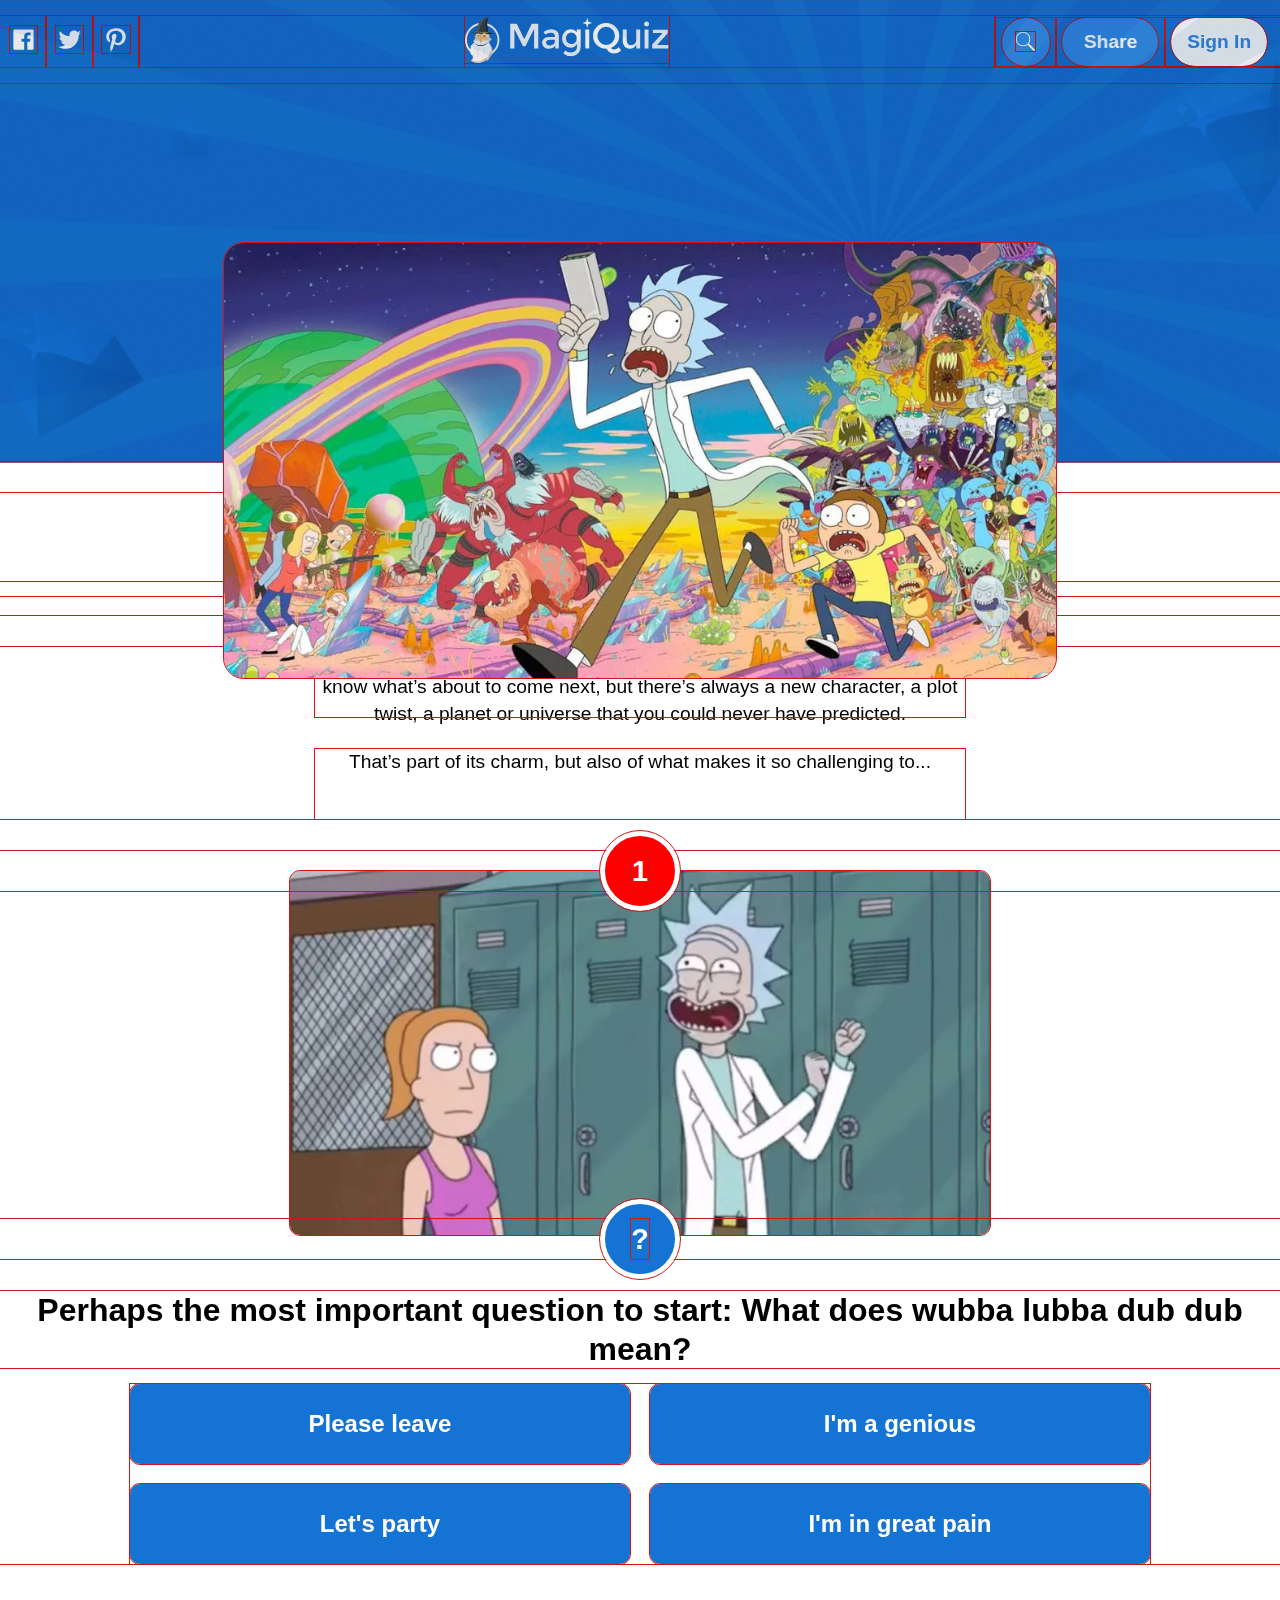
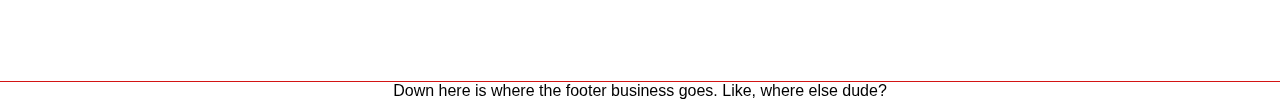
==== quiz-index.html @ 2a595513 "start responsive make-over" ====
<!DOCTYPE html>
<html>
  <head>
    <title>Rick&MortyQuiz</title>
    <meta charset="utf-8" />
    <meta name="title" content="Rick&MortyQuiz" />
    <meta name="description" content="Prove your are a fan of Rick & Morty" />
    <meta name="image" content="https://www.magiquiz.com/wp-content/uploads/2018/08/Rick-and-Morty-Trivia_LEAD-1024x535.jpg.webp"/>
    <meta name="viewport" content="width=device-width, initial-scale=1" />
    <meta property="og:title" content="Rick & Morty Quiz" />
    <meta property="og:image" content="https://www.magiquiz.com/wp-content/uploads/2018/08/Rick-and-Morty-Trivia_LEAD-1024x535.jpg.webp"/>
    <link rel="stylesheet" href="quiz-styles.css" />
    <link rel="icon" href="rick_favicon.ico" />
    <link rel="preconnect" href="https://fonts.googleapis.com">
    <link rel="preconnect" href="https://fonts.gstatic.com" crossorigin>
    <link href="https://fonts.googleapis.com/css2?family=Inter:wght@300;400;700&display=swap" rel="stylesheet">
    <script src="quiz-js.js" async defer></script>
  </head>
  <body>
    <header>
    <div class="headerMainContainer">
      <div class="sm-links">
        <a href="https://www.facebook.com/" target="_blank" rel="noopener noreferrer"><img class="sm-logos" src="quizImages/facebook.svg" alt="facebooklogo"/></a>
        <a href="https://www.twitter.com/" target="_blank" rel="noopener noreferrer"><img class="sm-logos" src="quizImages/twitter.svg" alt="facebooklogo"/></a>
        <a href="https://www.pinterest.se/" target="_blank" rel="noopener noreferrer"><img class="sm-logos"     src="quizImages/pinterest.svg" alt="facebooklogo"/></a>
      </div>
      <div class="mq-logo">
        <a href="https://www.magiquiz.com/quiz/rick-morty-trivia/" target="_blank" rel="noopener noreferrer"><img class="mq-logo-img" src="quizImages/MagiQuiz-logo.svg" alt="MagiQuiz logo"/></a>
      </div>
      <div class="headerbtns">
        <div class="searchContainer">
            <input class="searchbtn" type="button" value="">
            <img class="magGlass" src="quizImages/output-onlinepngtools.png" alt="magnifying glass">
        </div>
        <div class="shareContainer">
            <input class="sharebtn" type="button"  value="Share">
        </div>
        <div class="siContainer">
            <input class="signInbtn" type="button" value="Sign In">
        </div>
      </div>
    </div>
    </header>
    <div class="background-top">
        <img class="diamonds" src="quizImages/Diamonds.png" alt="">
        <img src="quizImages/JapSun2.png" alt="" class="jap-sun">
    </div>
    <main>
      <section class="intro">
        <img
          class="introImage"
          src="quizImages/Rick-and-Morty-Trivia_LEAD-1024x535.jpg.webp   "
          alt="Picture of Rick and Morty in alien world"
        />
        <h1>Prove You’re Not a Jerry <br> With This <em>Rick and Morty</em> Quiz</h1>
        <p class="byline">
            Copied for a schoolprojekt by Jonas Andersson. See original page at
            <a class="original-link"
               href="https://www.magiquiz.com/quiz/rick-morty-trivia/" 
               target="_blank" 
               rel="noopener noreferrer">here</a>
        </p>
        <article class="intro-text">
          <p>
            Rick and Morty is a show that defies all expectations. You might
            think you know what’s about to come next, but there’s always a new
            character, a plot twist, a planet or universe that you could never
            have predicted.</p>
            <p>
            That’s part of its charm, but also of what makes it so
            challenging to...</p>
        </article>
      </section>
      <section class="question-container">
        <div class="numberContainer">
            <div class="topCircle"></div>
          <p class="questionNumber">1</p>
        </div>
        <img
        class="question-image"
          src="quizImages/12-Rick-Morty-Wubba-Lubba-Dub-Dub-Trap-Remix-YouTube-810x421.jpg.webp"
          alt="Rick making a weird face"
        />
        <div>
          <div class="questionmarkContainer">
            <div class="bottomCircle"></div>
                <p class="questionMark">?</p>
          </div>
          
        </div>
        <h2 class="question-text">Perhaps the most important question to start: What does wubba lubba dub dub mean?</h2>
        <div class="alternatives">
            <input class="altbtn answer1" type="button" value="Please leave">
            <input class="altbtn answer2" type="button" value="I'm a genious">
            <input class="altbtn answer3" type="button" value="Let's party">
            <input class="altbtn answer4" type="button" value="I'm in great pain">
        </div>
      </section>
    </main>
    <br />
    <footer>
      Down here is where the footer business goes. Like, where else dude?
    </footer>

    
  </body>
</html>
---- quiz-styles.css ----
/* =============== deafault css reset =============== */
* {
  /* ==== spacing ==== */
  border: 0;
  outline: 0;
  padding: 0;
  margin: 0;
  /* ==== text ==== */
  vertical-align: baseline;
  font-weight: inherit;
  font-family: sans-serif;
  font-size: 100%;
  text-align: center;
  box-sizing: border-box;
  /* ==== visual aid when editing layout ==== */
  outline: 1px solid var(--color-links-hover);
}

/* =============== custom properties =============== */

:root {
  --color-primary-trans: rgba(20, 115, 211, 0.9);
  --color-primary: rgb(20, 115, 211);
  --color-secondary: rgb(49, 141, 233);
  --color-links-hover: rgb(211, 20, 20);
  --color-dark: rgb(0, 0, 0);
  --color-light: rgb(255, 255, 255);

  --ff-all-text: "Great Vibes", cursive;
}
/* =============== elements general style =============== */

h1 {
  font-size: 2.3rem;
  font-weight: 700;
  color: var(--color-dark);
  margin: 2rem 0 1rem;
  line-height: 120%;
}
h2 {
  font-size: 2rem;
  font-weight: 700;
  color: var(--color-dark);
  margin: 2rem 0 1rem;
  line-height: 1.2;
}
p {
  font-size: 1.2rem;
  line-height: 1.4;
}

/* =============== header general =============== */

.headerMainContainer {
  display: flex;
  background-color: var(--color-primary-trans);
  position: fixed;
  width: 100%;
  padding: 1rem 0;
}
/* =============== header Social media logos/links =============== */
.sm-links {
  display: flex;
  justify-content: center;
  align-items: center;
}

.sm-links .sm-logos {
  margin: 0.6rem;
  height: 1.7rem;
}
@media (max-width: 700px) {
  .sm-links .sm-logos {
    margin: 0.4rem;
    height: 1.3rem;
  }
}

/* =============== header MagiQuiz logo =============== */
.mq-logo {
  display: flex;
  justify-content: center;
  align-items: center;
  flex-grow: 2;
}
@media (max-width: 700px) {
  .mq-logo-img {
    width: 80%;
  }
}

/* =============== header buttons general =============== */
.headerbtns {
  display: flex;
  align-items: center;
  font-family: var(--ff-all-text), sans-serif;
  font-weight: 700;
  font-size: 1.2rem;
}
@media (max-width: 700px) {
  .headerbtns {
    order: 3;
    font-size: 0.8rem;
  }
}

/* =============== header search button =============== */
.searchContainer {
  display: flex;
  justify-content: center;
  align-items: center;
  position: relative;
}
.searchbtn {
  background-color: var(--color-secondary);
  border: none;
  color: var(--color-light);
  padding: 1rem;
  height: 3rem;
  width: 3rem;
  margin: 0 0.4rem;
  border-radius: 50%;
}
.magGlass {
  height: 1.2rem;
  position: absolute;
}
@media (max-width: 700px) {
  .searchbtn {
    height: 2rem;
    width: 2rem;
  }
  .magGlass {
    height: 0.8rem;
  }
}
/* =============== header share button =============== */
.sharebtn {
  background-color: var(--color-secondary);
  color: var(--color-light);
  border: none;
  border-radius: 9999px;
  height: 3rem;
  width: 6rem;
  margin: 0 0.4rem;
}
@media (max-width: 700px) {
  .sharebtn {
    height: 2rem;
    width: 4rem;
  }
}
/* =============== header sign-in button =============== */
.signInbtn {
  background-color: var(--color-light);
  color: var(--color-secondary);
  border: none;
  border-radius: 9999px;
  height: 3rem;
  width: 6rem;
  margin: 0 0.8rem 0 0.4rem;
}
@media (max-width: 700px) {
  .signInbtn {
    height: 2rem;
    width: 4rem;
  }
}
/* =============== Top background image =============== */
.background-top {
  display: flex;
  width: 100%;
  height: 36vw;
  overflow: hidden;
  background-color: var(--color-primary);
  z-index: -3;
}
.diamonds {
  position: absolute;
  width: 100%;
  opacity: 0.8;
  mix-blend-mode: multiply;
  filter: saturate(30%);
}

.jap-sun {
  position: absolute;
  width: 100%;
  height: 36vw;
  mix-blend-mode: multiply;
  opacity: 0.1;
}

/* =============== intro section =============== */
.introImage {
  position: absolute;
  top: 19vw;
  left: 17.5%;
  width: 65%;
  border-radius: 20px;
  text-align: center;
}
.original-link {
  color: var(--color-primary);
  text-decoration: none;
}
.original-link:hover {
  color: var(--color-links-hover);
}

.intro-text p {
  width: 650px;
  height: 70px;
  margin-left: auto;
  margin-right: auto;
  margin-top: 2rem;
  margin-bottom: 2rem;
}

.byline {
  text-transform: uppercase;
  font-size: 0.8rem;
  font-weight: 600;
  color: rgb(93, 96, 100);
  margin-bottom: 1rem;
}
/* =============== questions sections =============== */

.numberContainer {
  display: flex;
  justify-content: center;
  align-items: center;
}

.questionNumber,
.questionMark {
  color: white;
  font-size: 1.8rem;
  font-weight: 700;
  z-index: 3;
}
.topCircle {
  background-color: red;
  border: 5px solid white;
  height: 5rem;
  width: 5rem;
  border-radius: 50%;
  position: absolute;
  z-index: 2;
}
.question-image {
  border-radius: 10px;
  margin-top: -20px;
  margin-bottom: -20px;
  width: 700px;
}
.questionmarkContainer {
  display: flex;
  justify-content: center;
  align-items: center;
}
.bottomCircle {
  background-color: rgb(20, 115, 211);
  border: 5px solid white;
  height: 5rem;
  width: 5rem;
  border-radius: 50%;
  position: absolute;
  z-index: 2;
}
.alternatives {
  display: grid;
  grid-template-columns: 1fr 1fr;
  grid-gap: 20px;
  width: 1020px;
  margin-left: auto;
  margin-right: auto;
  margin-bottom: 100px;
}

.altbtn {
  background-color: rgb(20, 115, 211);
  color: white;
  width: 500px;
  height: 80px;
  font-weight: 600;
  font-size: 1.5rem;
  border-radius: 10px;
}
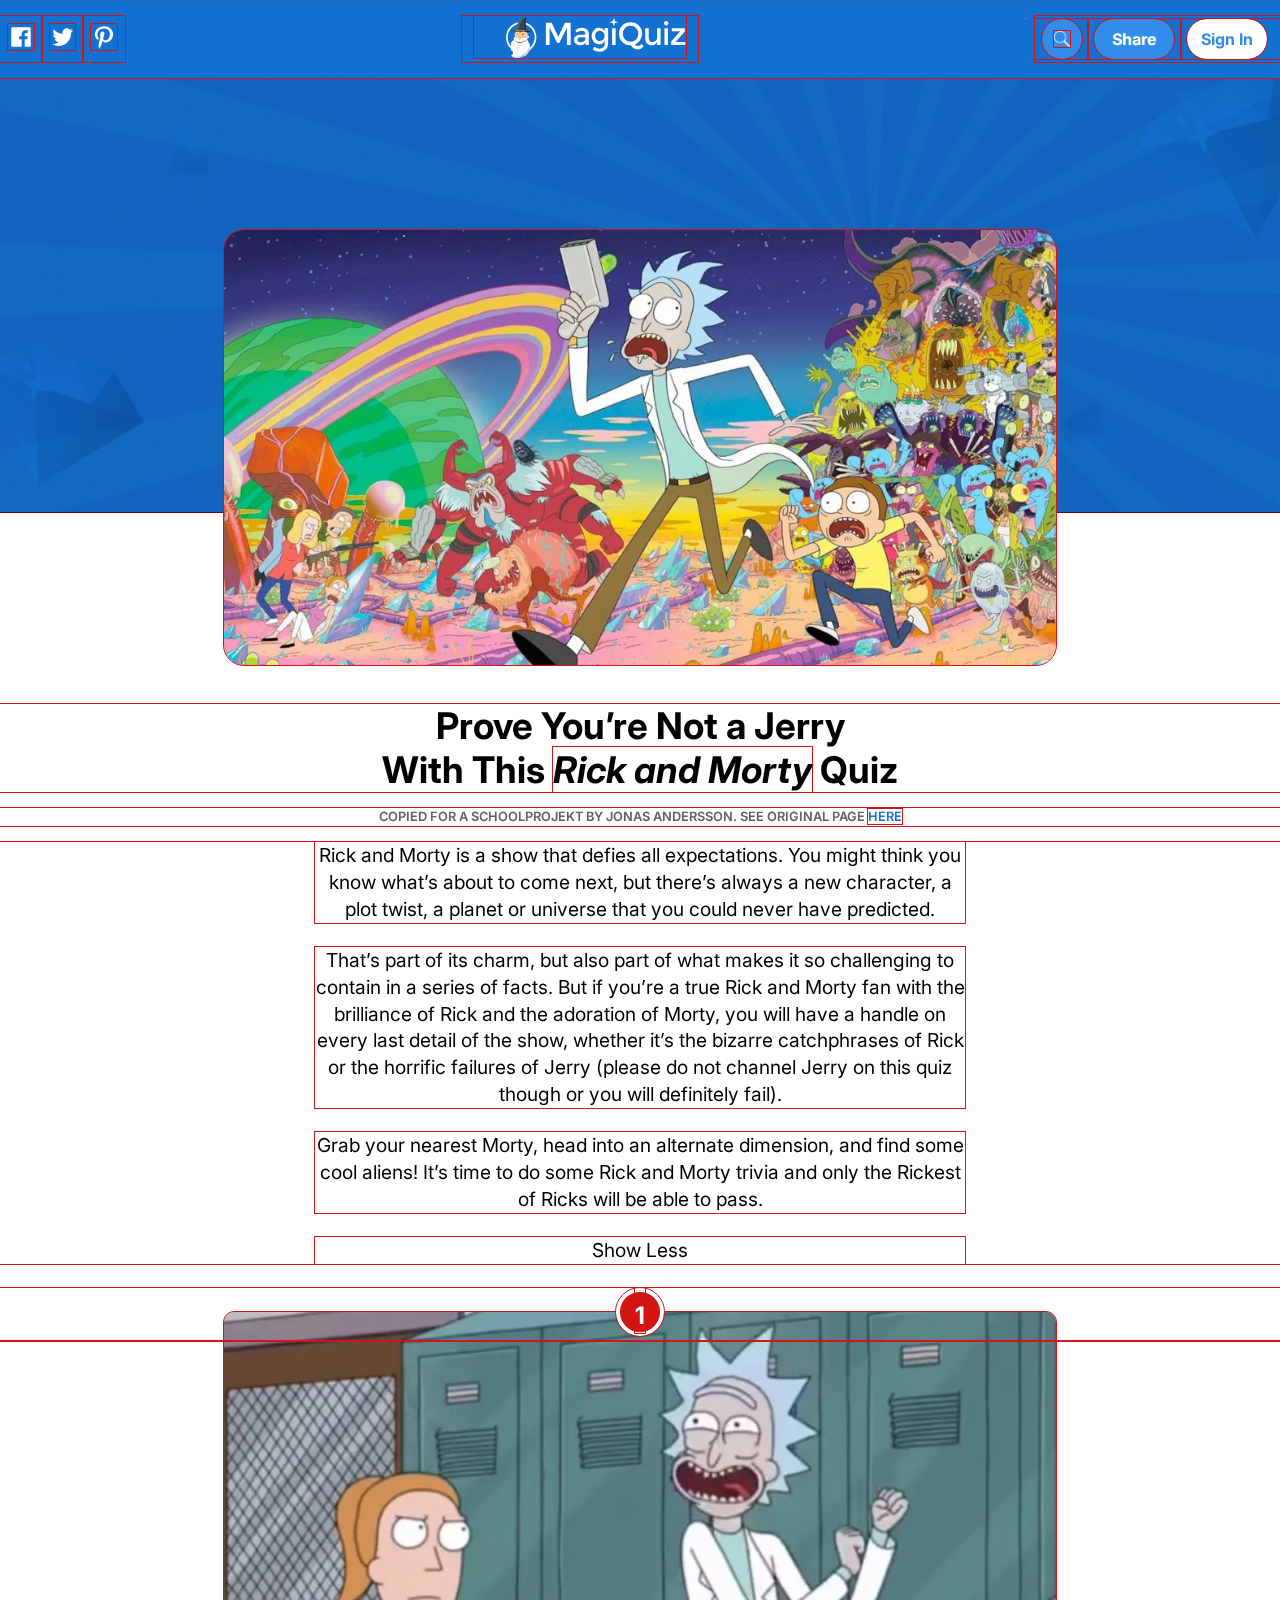
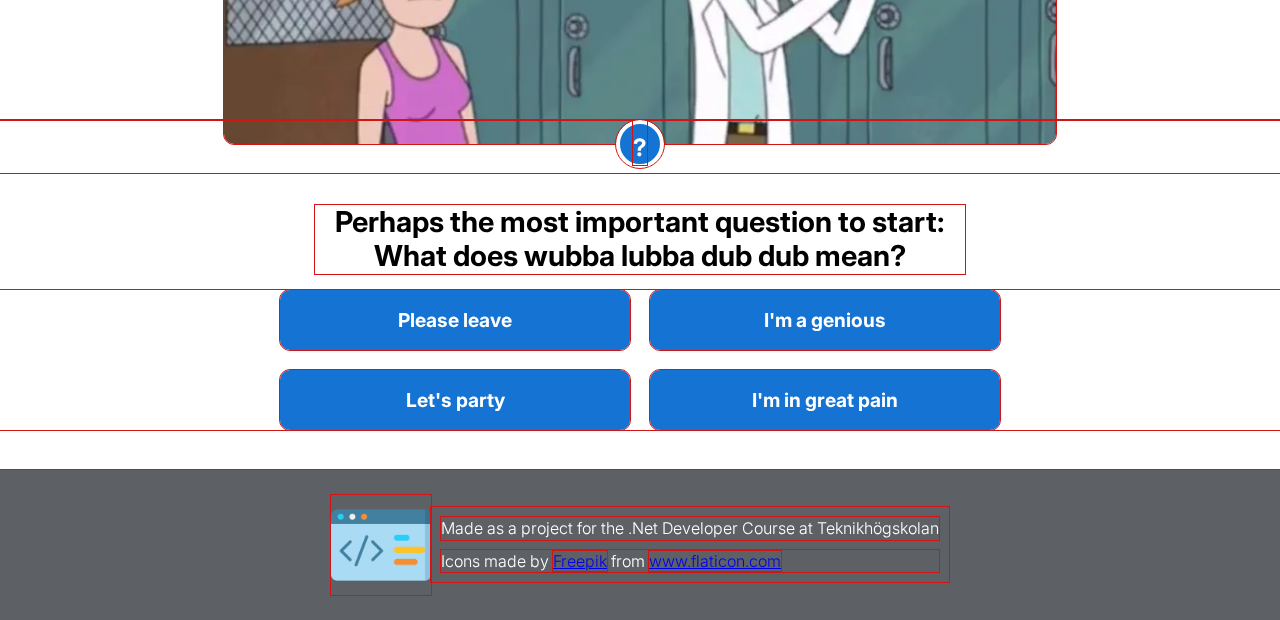
==== commit 31283afa: "Add footer and footer image. Finish responsive make-over" ====
--- a/quiz-index.html
+++ b/quiz-index.html
@@ -42,8 +42,8 @@
     </div>
     </header>
     <div class="background-top">
+        <img src="quizImages/JapSun2.png" alt="" class="jap-sun">
         <img class="diamonds" src="quizImages/Diamonds.png" alt="">
-        <img src="quizImages/JapSun2.png" alt="" class="jap-sun">
     </div>
     <main>
       <section class="intro">
@@ -54,7 +54,7 @@
         />
         <h1>Prove You’re Not a Jerry <br> With This <em>Rick and Morty</em> Quiz</h1>
         <p class="byline">
-            Copied for a schoolprojekt by Jonas Andersson. See original page at
+            Copied for a schoolprojekt by Jonas Andersson. See original page
             <a class="original-link"
                href="https://www.magiquiz.com/quiz/rick-morty-trivia/" 
                target="_blank" 
@@ -62,34 +62,39 @@
         </p>
         <article class="intro-text">
           <p>
-            Rick and Morty is a show that defies all expectations. You might
-            think you know what’s about to come next, but there’s always a new
-            character, a plot twist, a planet or universe that you could never
-            have predicted.</p>
-            <p>
-            That’s part of its charm, but also of what makes it so
-            challenging to...</p>
+            Rick and Morty is a show that defies all expectations. You might think you know what’s about to come next, but there’s
+            always a new character, a plot twist, a planet or universe that you could never have predicted.</p>
+          <p>
+            That’s part of its charm, but also part of what makes it so challenging to contain in a series of facts. But if you’re a
+            true Rick and Morty fan with the brilliance of Rick and the adoration of Morty, you will have a handle on every last
+            detail of the show, whether it’s the bizarre catchphrases of Rick or the horrific failures of Jerry (please do not
+            channel Jerry on this quiz though or you will definitely fail).</p>
+          <p>
+            Grab your nearest Morty, head into an alternate dimension, and find some cool aliens! It’s time to do some Rick and
+            Morty trivia and only the Rickest of Ricks will be able to pass.</p>
+          <p>Show Less</p>
         </article>
       </section>
-      <section class="question-container">
-        <div class="numberContainer">
-            <div class="topCircle"></div>
-          <p class="questionNumber">1</p>
-        </div>
-        <img
-        class="question-image"
-          src="quizImages/12-Rick-Morty-Wubba-Lubba-Dub-Dub-Trap-Remix-YouTube-810x421.jpg.webp"
-          alt="Rick making a weird face"
-        />
-        <div>
-          <div class="questionmarkContainer">
-            <div class="bottomCircle"></div>
-                <p class="questionMark">?</p>
+      <section class="question">
+        <div class="question-imageContainer">
+          <div class="numberContainer">
+              <div class="topCircle"></div>
+            <p class="questionNumber">1</p>
           </div>
-          
+          <div class="imageContainer">
+            <img
+            class="question-image"
+              src="quizImages/12-Rick-Morty-Wubba-Lubba-Dub-Dub-Trap-Remix-YouTube-810x421.jpg.webp"
+              alt="Rick making a weird face"
+            />
+          </div>
+            <div class="questionmarkContainer">
+              <div class="bottomCircle"></div>
+              <p class="questionMark">?</p>
+            </div>
         </div>
         <h2 class="question-text">Perhaps the most important question to start: What does wubba lubba dub dub mean?</h2>
-        <div class="alternatives">
+        <div class="answersContainer">
             <input class="altbtn answer1" type="button" value="Please leave">
             <input class="altbtn answer2" type="button" value="I'm a genious">
             <input class="altbtn answer3" type="button" value="Let's party">
@@ -99,7 +104,12 @@
     </main>
     <br />
     <footer>
-      Down here is where the footer business goes. Like, where else dude?
+      <img class="footer-image" src="quizImages/code.png" alt="Stylized icon showing code symbols">
+      <div class="footer-text">
+        <p>Made as a project for the .Net Developer Course at Teknikhögskolan</p>
+      <p>Icons made by <a href="https://www.freepik.com" title="Freepik">Freepik</a> from <a href="https://www.flaticon.com/"
+        title="Flaticon">www.flaticon.com</a></p>
+        </div>
     </footer>
 
     
--- a/quiz-styles.css
+++ b/quiz-styles.css
@@ -8,7 +8,7 @@
   /* ==== text ==== */
   vertical-align: baseline;
   font-weight: inherit;
-  font-family: sans-serif;
+  font-family: var(--ff-all-text);
   font-size: 100%;
   text-align: center;
   box-sizing: border-box;
@@ -25,8 +25,9 @@
   --color-links-hover: rgb(211, 20, 20);
   --color-dark: rgb(0, 0, 0);
   --color-light: rgb(255, 255, 255);
-
-  --ff-all-text: "Great Vibes", cursive;
+  --color-gray: rgb(93, 96, 100);
+
+  --ff-all-text: "Inter", sans-serif;
 }
 /* =============== elements general style =============== */
 
@@ -34,29 +35,53 @@
   font-size: 2.3rem;
   font-weight: 700;
   color: var(--color-dark);
-  margin: 2rem 0 1rem;
+  margin: 15% 0 1rem;
   line-height: 120%;
 }
+@media (max-width: 500px) {
+  h1 {
+    font-size: 1.5rem;
+  }
+}
 h2 {
-  font-size: 2rem;
+  font-size: 1.8rem;
   font-weight: 700;
   color: var(--color-dark);
   margin: 2rem 0 1rem;
   line-height: 1.2;
 }
+@media (max-width: 700px) {
+  h2 {
+    font-size: 1.3rem;
+  }
+}
 p {
   font-size: 1.2rem;
   line-height: 1.4;
+  margin-bottom: 1.5rem;
+}
+@media (max-width: 700px) {
+  p {
+    font-size: 1rem;
+  }
 }
 
 /* =============== header general =============== */
 
 .headerMainContainer {
   display: flex;
+  justify-content: space-between;
   background-color: var(--color-primary-trans);
   position: fixed;
   width: 100%;
   padding: 1rem 0;
+  z-index: 3;
+}
+@media (max-width: 700px) {
+  .headerMainContainer {
+    padding: 0.5 0;
+    justify-content: space-evenly;
+  }
 }
 /* =============== header Social media logos/links =============== */
 .sm-links {
@@ -66,13 +91,13 @@
 }
 
 .sm-links .sm-logos {
-  margin: 0.6rem;
-  height: 1.7rem;
+  margin: 0.5rem;
+  height: 1.6rem;
 }
 @media (max-width: 700px) {
   .sm-links .sm-logos {
     margin: 0.4rem;
-    height: 1.3rem;
+    height: 1rem;
   }
 }
 
@@ -81,11 +106,15 @@
   display: flex;
   justify-content: center;
   align-items: center;
-  flex-grow: 2;
-}
-@media (max-width: 700px) {
+}
+.mq-logo-img {
+  width: 90%;
+  padding-left: 2rem;
+}
+@media (max-width: 500px) {
   .mq-logo-img {
     width: 80%;
+    padding: 0;
   }
 }
 
@@ -95,12 +124,11 @@
   align-items: center;
   font-family: var(--ff-all-text), sans-serif;
   font-weight: 700;
-  font-size: 1.2rem;
+  font-size: 1rem;
 }
 @media (max-width: 700px) {
   .headerbtns {
-    order: 3;
-    font-size: 0.8rem;
+    font-size: 0.7rem;
   }
 }
 
@@ -116,22 +144,23 @@
   border: none;
   color: var(--color-light);
   padding: 1rem;
-  height: 3rem;
-  width: 3rem;
+  height: 2.5rem;
+  width: 2.5rem;
   margin: 0 0.4rem;
   border-radius: 50%;
 }
 .magGlass {
-  height: 1.2rem;
+  height: 1rem;
   position: absolute;
 }
 @media (max-width: 700px) {
   .searchbtn {
-    height: 2rem;
-    width: 2rem;
+    padding: 0.5rem;
+    height: 1.5rem;
+    width: 1.5rem;
   }
   .magGlass {
-    height: 0.8rem;
+    height: 0.7rem;
   }
 }
 /* =============== header share button =============== */
@@ -140,14 +169,14 @@
   color: var(--color-light);
   border: none;
   border-radius: 9999px;
-  height: 3rem;
-  width: 6rem;
+  height: 2.5rem;
+  width: 5rem;
   margin: 0 0.4rem;
 }
 @media (max-width: 700px) {
   .sharebtn {
-    height: 2rem;
-    width: 4rem;
+    height: 1.5rem;
+    width: 3rem;
   }
 }
 /* =============== header sign-in button =============== */
@@ -156,21 +185,21 @@
   color: var(--color-secondary);
   border: none;
   border-radius: 9999px;
-  height: 3rem;
-  width: 6rem;
+  height: 2.5rem;
+  width: 5rem;
   margin: 0 0.8rem 0 0.4rem;
 }
 @media (max-width: 700px) {
   .signInbtn {
-    height: 2rem;
-    width: 4rem;
+    height: 1.5rem;
+    width: 3rem;
   }
 }
 /* =============== Top background image =============== */
 .background-top {
   display: flex;
   width: 100%;
-  height: 36vw;
+  height: 40vw;
   overflow: hidden;
   background-color: var(--color-primary);
   z-index: -3;
@@ -179,6 +208,7 @@
   position: absolute;
   width: 100%;
   opacity: 0.8;
+  height: 40vw;
   mix-blend-mode: multiply;
   filter: saturate(30%);
 }
@@ -186,7 +216,7 @@
 .jap-sun {
   position: absolute;
   width: 100%;
-  height: 36vw;
+  height: 40vw;
   mix-blend-mode: multiply;
   opacity: 0.1;
 }
@@ -194,96 +224,192 @@
 /* =============== intro section =============== */
 .introImage {
   position: absolute;
-  top: 19vw;
+  top: 18vw;
   left: 17.5%;
   width: 65%;
   border-radius: 20px;
   text-align: center;
 }
-.original-link {
-  color: var(--color-primary);
-  text-decoration: none;
-}
-.original-link:hover {
-  color: var(--color-links-hover);
-}
-
-.intro-text p {
-  width: 650px;
-  height: 70px;
-  margin-left: auto;
-  margin-right: auto;
-  margin-top: 2rem;
-  margin-bottom: 2rem;
+@media (max-width: 700px) {
+  .introImage {
+    width: 75;
+  }
 }
 
 .byline {
   text-transform: uppercase;
   font-size: 0.8rem;
   font-weight: 600;
-  color: rgb(93, 96, 100);
+  color: var(--color-gray);
   margin-bottom: 1rem;
 }
-/* =============== questions sections =============== */
-
-.numberContainer {
-  display: flex;
-  justify-content: center;
-  align-items: center;
-}
-
+@media (max-width: 650px) {
+  .byline {
+    font-size: 0.6rem;
+  }
+}
+.intro-text p {
+  width: 650px;
+  margin-left: auto;
+  margin-right: auto;
+  /* margin-top: 2rem;
+  margin-bottom: 1rem; */
+}
+@media (max-width: 650px) {
+  .intro-text p {
+    width: 100%;
+    padding: 1rem;
+    text-align: left;
+  }
+}
+.original-link {
+  color: var(--color-primary);
+  text-decoration: none;
+}
+.original-link:hover {
+  color: var(--color-links-hover);
+}
+
+/* =============== question number =============== */
 .questionNumber,
 .questionMark {
-  color: white;
-  font-size: 1.8rem;
+  color: var(--color-light);
+  font-size: 1.5rem;
   font-weight: 700;
+  padding-top: 0.9%;
+  margin-bottom: 0.5rem;
   z-index: 3;
 }
+@media (max-width: 800px) {
+  .questionNumber,
+  .questionMark {
+    font-size: 1rem;
+  }
+}
+.numberContainer {
+  display: flex;
+  justify-content: center;
+}
 .topCircle {
-  background-color: red;
-  border: 5px solid white;
-  height: 5rem;
-  width: 5rem;
+  background-color: var(--color-links-hover);
+  border: 4px solid var(--color-light);
+  height: 3rem;
+  width: 3rem;
   border-radius: 50%;
   position: absolute;
   z-index: 2;
 }
+@media (max-width: 800px) {
+  .topCircle {
+    height: 2rem;
+    width: 2rem;
+  }
+}
+
+/* =============== question image =============== */
 .question-image {
   border-radius: 10px;
-  margin-top: -20px;
-  margin-bottom: -20px;
-  width: 700px;
-}
+  width: 65%;
+  margin-top: -1.8rem;
+  margin-bottom: -1.8rem;
+}
+@media (max-width: 800px) {
+  .question-image {
+    margin-top: -1.2rem;
+    margin-bottom: -1.2rem;
+    width: 80%;
+  }
+}
+/* =============== question questionmark =============== */
 .questionmarkContainer {
   display: flex;
   justify-content: center;
-  align-items: center;
 }
 .bottomCircle {
-  background-color: rgb(20, 115, 211);
-  border: 5px solid white;
-  height: 5rem;
-  width: 5rem;
+  background-color: var(--color-primary);
+  border: 4px solid var(--color-light);
+  height: 3rem;
+  width: 3rem;
   border-radius: 50%;
   position: absolute;
   z-index: 2;
 }
-.alternatives {
+@media (max-width: 800px) {
+  .bottomCircle {
+    height: 2rem;
+    width: 2rem;
+  }
+}
+/* =============== answer alternatives =============== */
+.question-text {
+  width: 650px;
+  text-align: center;
+  margin-left: auto;
+  margin-right: auto;
+}
+@media (max-width: 700px) {
+  .question-text {
+    width: 90%;
+  }
+}
+.answersContainer {
   display: grid;
   grid-template-columns: 1fr 1fr;
   grid-gap: 20px;
-  width: 1020px;
+  width: 100%;
   margin-left: auto;
   margin-right: auto;
-  margin-bottom: 100px;
-}
-
+  margin-bottom: 20px;
+}
+.answer1,
+.answer3 {
+  justify-self: end;
+}
+@media (max-width: 700px) {
+  .answersContainer {
+    display: flex;
+    flex-direction: row;
+    flex-wrap: wrap;
+    justify-content: center;
+    margin-left: 0;
+    margin-right: 0;
+  }
+}
 .altbtn {
-  background-color: rgb(20, 115, 211);
-  color: white;
-  width: 500px;
-  height: 80px;
-  font-weight: 600;
-  font-size: 1.5rem;
+  background-color: var(--color-primary);
+  color: var(--color-light);
+  width: 350px;
+  height: 60px;
+  font-weight: 700;
+  font-size: 1.2rem;
   border-radius: 10px;
 }
+/* =============== footer =============== */
+footer {
+  display: flex;
+  justify-content: center;
+  align-items: center;
+  width: 100%;
+  height: 150px;
+  background-color: var(--color-gray);
+}
+.footer-text > p {
+  color: var(--color-light);
+  text-align: left;
+  font-size: 1rem;
+  font-weight: 300;
+  margin: 10px;
+}
+@media (max-width: 600px) {
+  .footer-text > p {
+    font-size: 0.7rem;
+  }
+}
+.footer-image {
+  width: 100px;
+}
+@media (max-width: 600px) {
+  .footer-image {
+    margin: 10px;
+  }
+}
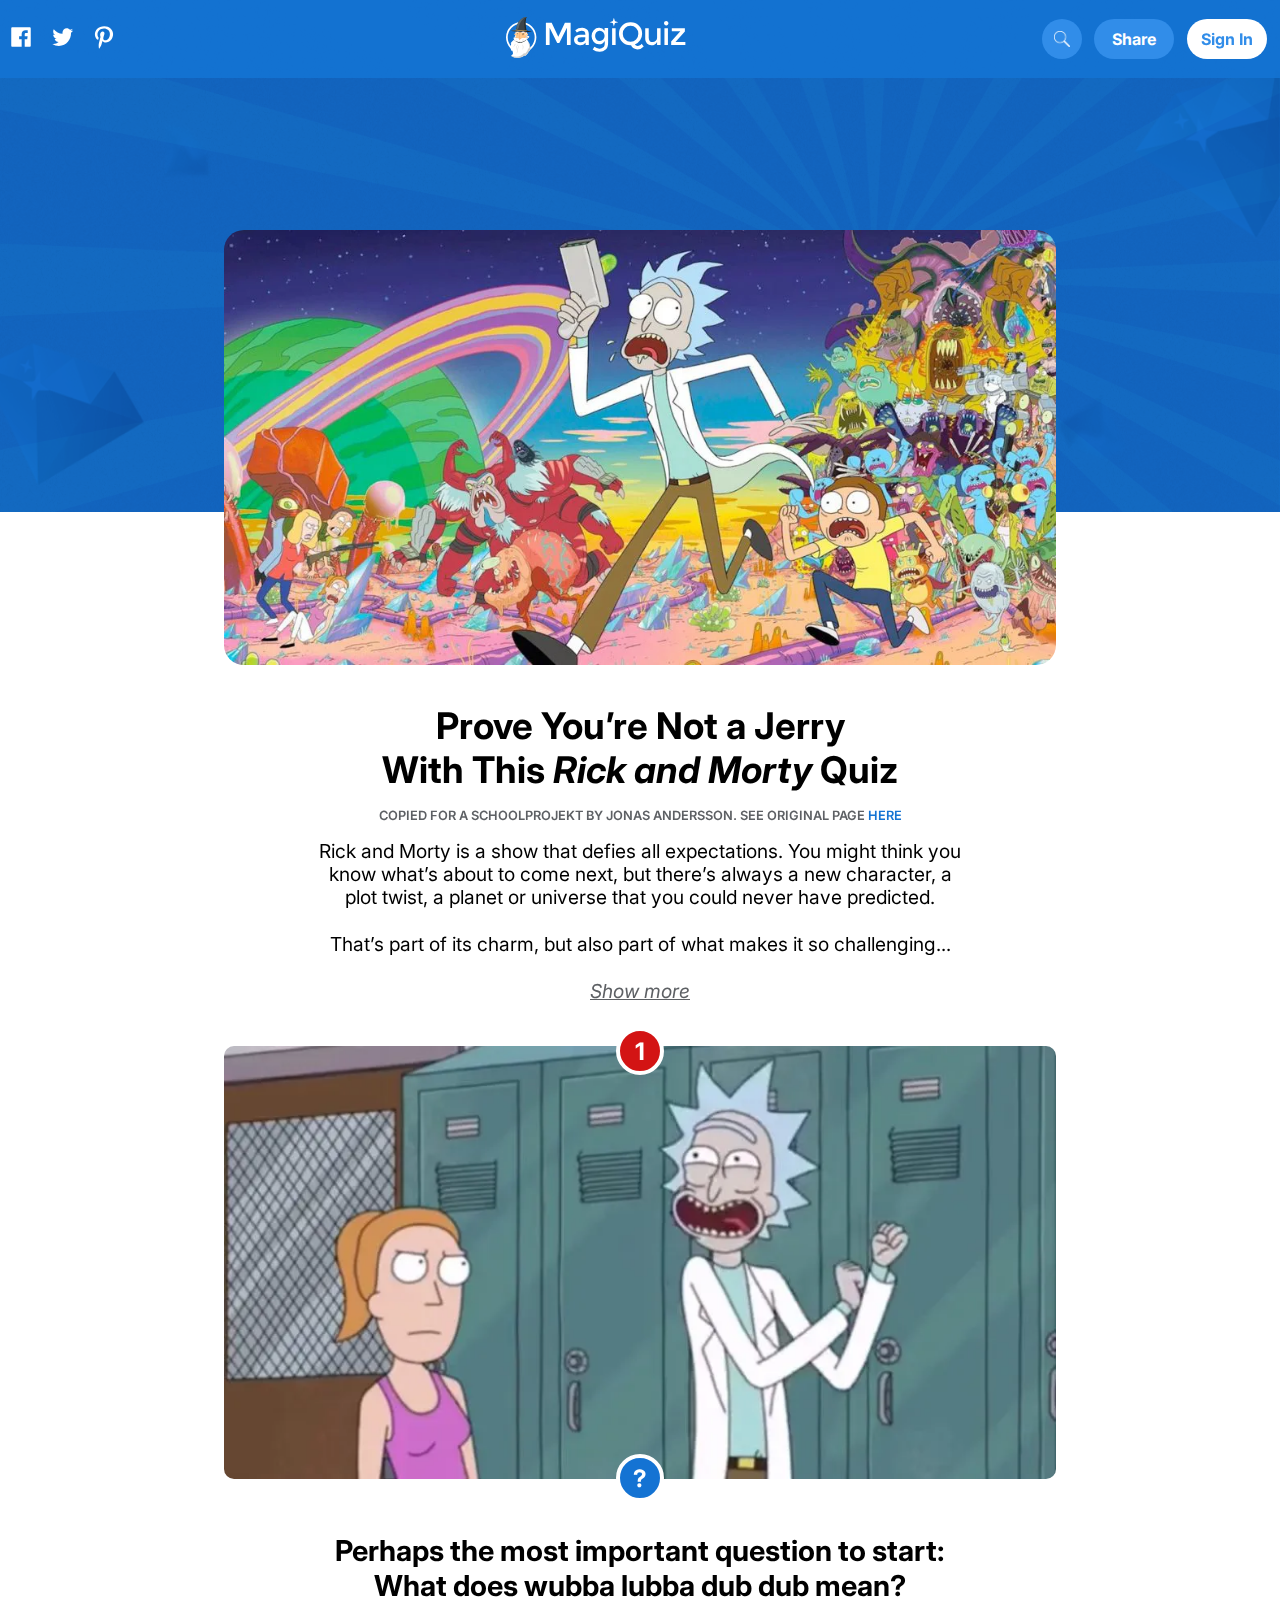
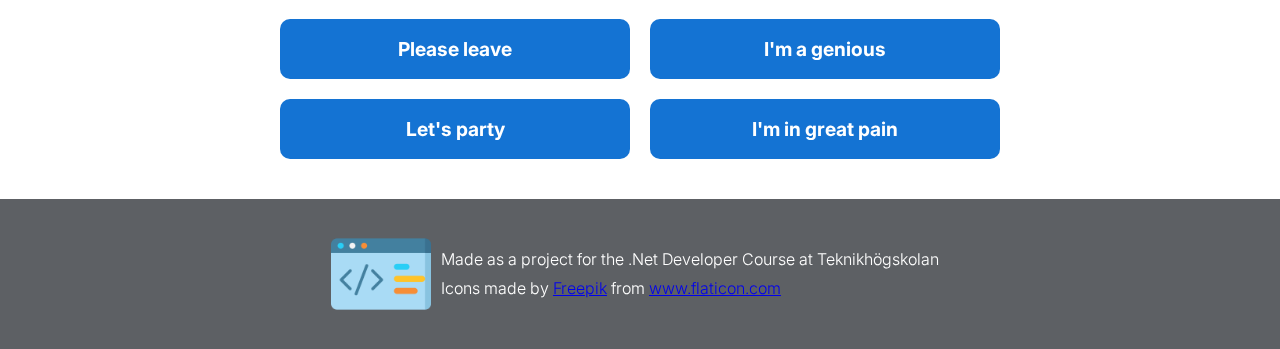
==== commit d57f6e32: "Work on interactivity with javascript. Polish details" ====
--- a/quiz-index.html
+++ b/quiz-index.html
@@ -65,26 +65,27 @@
             Rick and Morty is a show that defies all expectations. You might think you know what’s about to come next, but there’s
             always a new character, a plot twist, a planet or universe that you could never have predicted.</p>
           <p>
-            That’s part of its charm, but also part of what makes it so challenging to contain in a series of facts. But if you’re a
+            That’s part of its charm, but also part of what makes it so challenging<span id="dots">...</span><span class="moreText"> to contain in a series of facts. But if you’re a
             true Rick and Morty fan with the brilliance of Rick and the adoration of Morty, you will have a handle on every last
             detail of the show, whether it’s the bizarre catchphrases of Rick or the horrific failures of Jerry (please do not
-            channel Jerry on this quiz though or you will definitely fail).</p>
+            channel Jerry on this quiz though or you will definitely fail).</span></p>
           <p>
-            Grab your nearest Morty, head into an alternate dimension, and find some cool aliens! It’s time to do some Rick and
-            Morty trivia and only the Rickest of Ricks will be able to pass.</p>
-          <p>Show Less</p>
+            <span class="moreText">Grab your nearest Morty, head into an alternate dimension, and find some cool aliens! It’s time to do some Rick and
+            Morty trivia and only the Rickest of Ricks will be able to pass.</span></p>
+          <button onclick="showText()" id="showbtn">Show more</button>
+              <!-- inline event -->
         </article>
       </section>
       <section class="question">
         <div class="question-imageContainer">
           <div class="numberContainer">
               <div class="topCircle"></div>
-            <p class="questionNumber">1</p>
+            <p class="question-number">1</p>
           </div>
           <div class="imageContainer">
             <img
-            class="question-image"
-              src="quizImages/12-Rick-Morty-Wubba-Lubba-Dub-Dub-Trap-Remix-YouTube-810x421.jpg.webp"
+            id="question-image"
+              src="quizImages/question1.webp"
               alt="Rick making a weird face"
             />
           </div>
@@ -94,11 +95,11 @@
             </div>
         </div>
         <h2 class="question-text">Perhaps the most important question to start: What does wubba lubba dub dub mean?</h2>
-        <div class="answersContainer">
-            <input class="altbtn answer1" type="button" value="Please leave">
-            <input class="altbtn answer2" type="button" value="I'm a genious">
-            <input class="altbtn answer3" type="button" value="Let's party">
-            <input class="altbtn answer4" type="button" value="I'm in great pain">
+        <div id="answersContainer">
+            <button class="altbtn" id="answer1" type="button">Please leave</button>
+            <button class="altbtn" id="answer2" type="button">I'm a genious</button>
+            <button class="altbtn" id="answer3" type="button">Let's party</button>
+            <button class="altbtn" id="answer4" type="button">I'm in great pain</button>
         </div>
       </section>
     </main>
--- a/quiz-styles.css
+++ b/quiz-styles.css
@@ -13,7 +13,7 @@
   text-align: center;
   box-sizing: border-box;
   /* ==== visual aid when editing layout ==== */
-  outline: 1px solid var(--color-links-hover);
+  /* outline: 1px solid var(--color-links-hover); */
 }
 
 /* =============== custom properties =============== */
@@ -55,14 +55,17 @@
     font-size: 1.3rem;
   }
 }
-p {
+p,
+#showbtn {
   font-size: 1.2rem;
-  line-height: 1.4;
+  line-height: 1.2;
   margin-bottom: 1.5rem;
 }
 @media (max-width: 700px) {
-  p {
+  p,
+  #showbtn {
     font-size: 1rem;
+    margin-bottom: 1rem;
   }
 }
 
@@ -246,6 +249,7 @@
 @media (max-width: 650px) {
   .byline {
     font-size: 0.6rem;
+    padding: 0 1rem;
   }
 }
 .intro-text p {
@@ -258,7 +262,7 @@
 @media (max-width: 650px) {
   .intro-text p {
     width: 100%;
-    padding: 1rem;
+    padding: 0 1rem;
     text-align: left;
   }
 }
@@ -271,7 +275,7 @@
 }
 
 /* =============== question number =============== */
-.questionNumber,
+.question-number,
 .questionMark {
   color: var(--color-light);
   font-size: 1.5rem;
@@ -281,7 +285,7 @@
   z-index: 3;
 }
 @media (max-width: 800px) {
-  .questionNumber,
+  .question-number,
   .questionMark {
     font-size: 1rem;
   }
@@ -307,7 +311,7 @@
 }
 
 /* =============== question image =============== */
-.question-image {
+#question-image {
   border-radius: 10px;
   width: 65%;
   margin-top: -1.8rem;
@@ -352,7 +356,7 @@
     width: 90%;
   }
 }
-.answersContainer {
+#answersContainer {
   display: grid;
   grid-template-columns: 1fr 1fr;
   grid-gap: 20px;
@@ -361,12 +365,12 @@
   margin-right: auto;
   margin-bottom: 20px;
 }
-.answer1,
-.answer3 {
+#answer1,
+#answer3 {
   justify-self: end;
 }
 @media (max-width: 700px) {
-  .answersContainer {
+  #answersContainer {
     display: flex;
     flex-direction: row;
     flex-wrap: wrap;
@@ -384,6 +388,10 @@
   font-size: 1.2rem;
   border-radius: 10px;
 }
+.altbtn:hover {
+  background-color: var(--color-secondary);
+}
+
 /* =============== footer =============== */
 footer {
   display: flex;
@@ -413,3 +421,13 @@
     margin: 10px;
   }
 }
+/* =============== linked to js =============== */
+.moreText {
+  display: none;
+}
+#showbtn {
+  font-style: italic;
+  text-decoration: underline;
+  color: var(--color-gray);
+  background-color: var(--color-light);
+}
